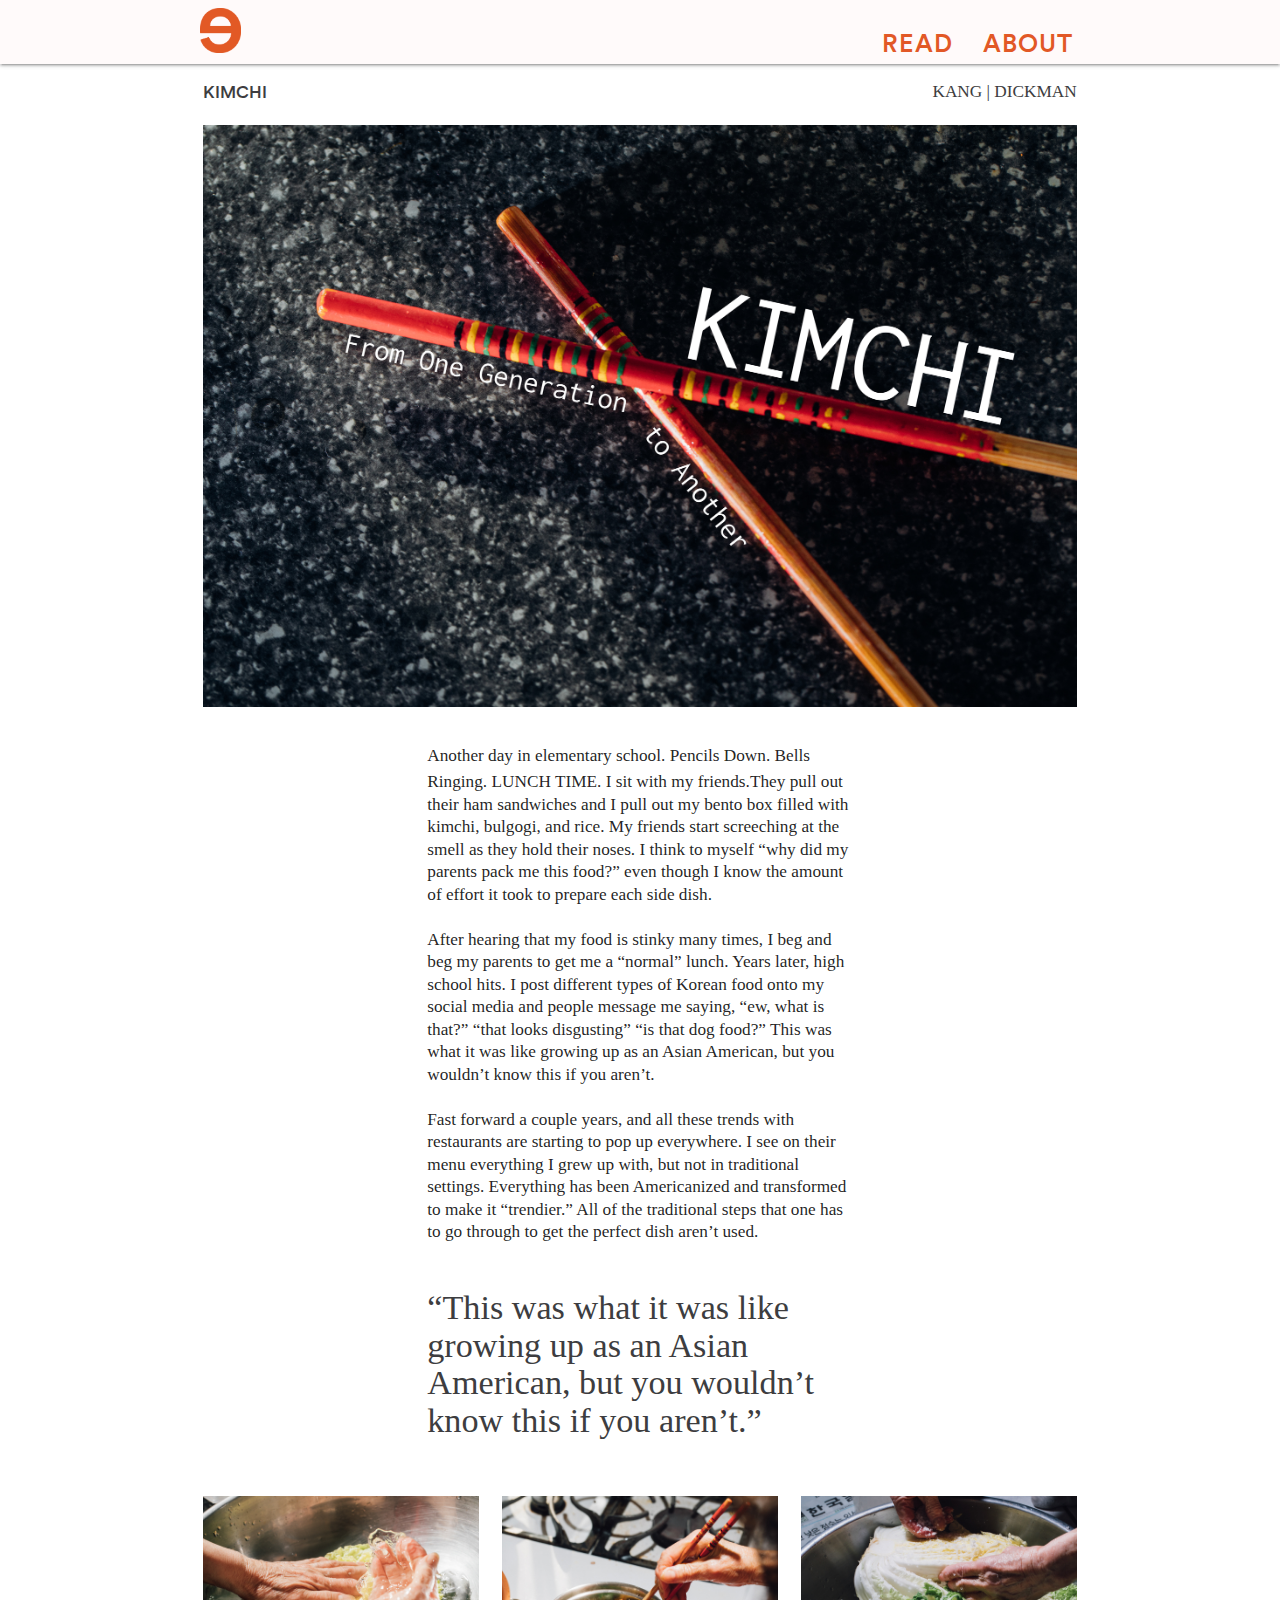
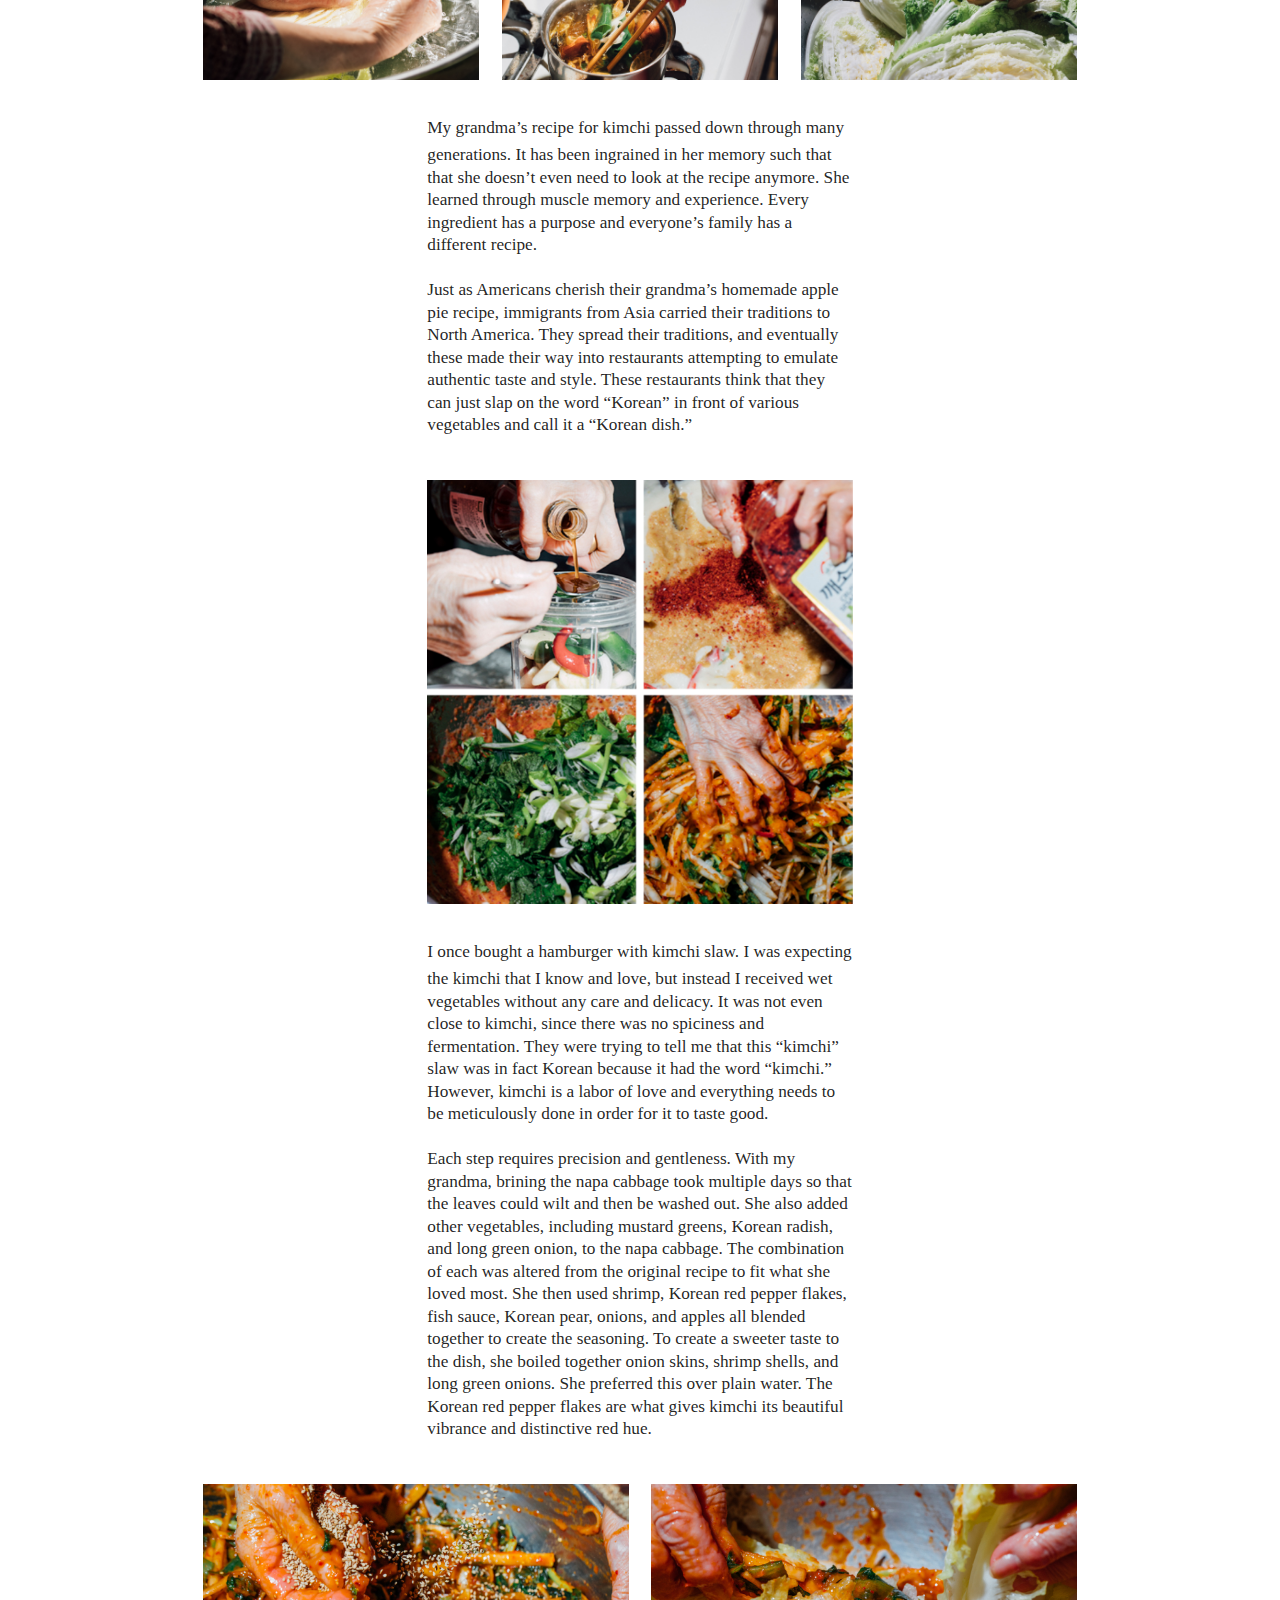
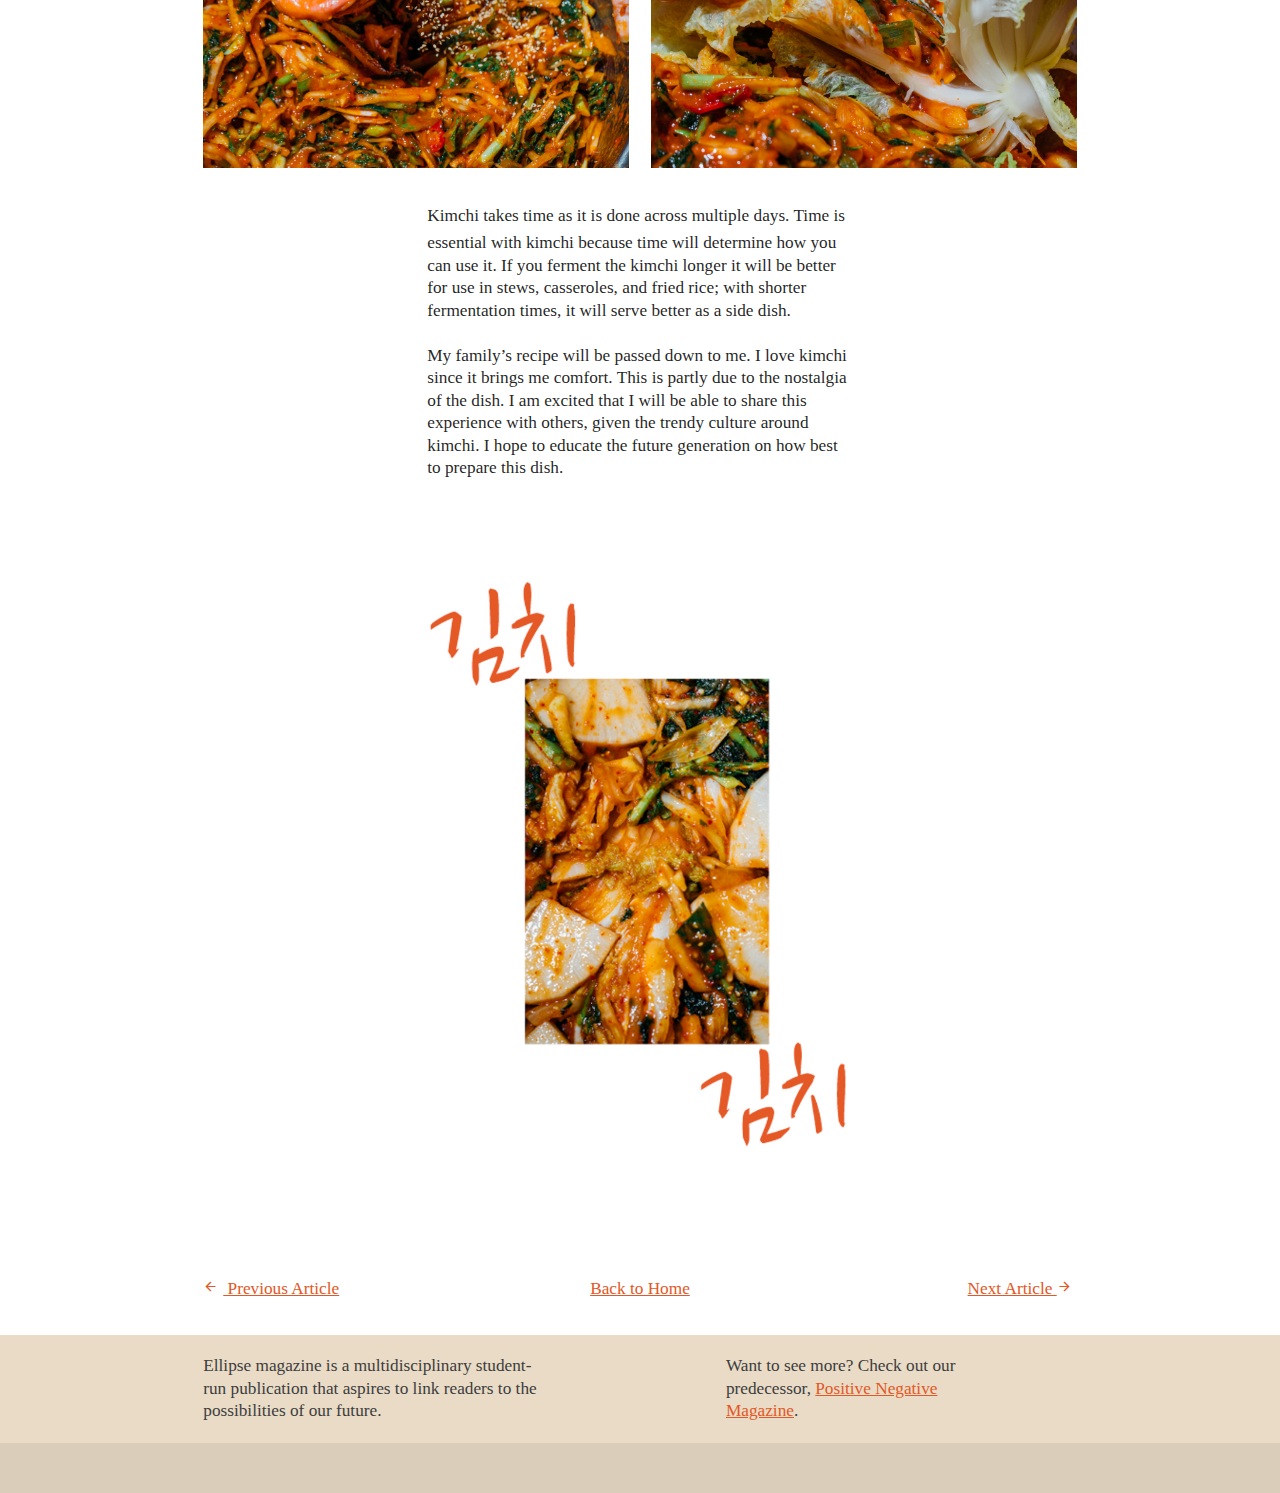
==== articles/kimchi.html @ a3b41c6f "Add files via upload" ====
<!DOCTYPE html>
<html lang="en">
<head>
  <meta http-equiv="Content-Type" content="text/html; charset=UTF-8"/>
  <meta name="viewport" content="width=device-width, initial-scale=1"/>
  <title>Ellipse Magazine - Kimchi</title>

  <!-- CSS  -->
  <link href="https://fonts.googleapis.com/icon?family=Material+Icons" rel="stylesheet">
  <link href="../css/materialize.css" type="text/css" rel="stylesheet" media="screen,projection"/>
  <link href="../css/style.css" type="text/css" rel="stylesheet" media="screen,projection"/>
</head>
<body>


  <!-- NAVBAR  -->   
  <nav class="white" role="navigation">
    <div class="nav-wrapper container">
      <a id="logo-container" href="#" class="brand-logo"><img src="../assets/front page/e logo.png" alt="e" style= "max-height: 45px"></a>
      
   
        
        <ul class="right hide-on-med-and-down">
        <li><a class="menu-graphic" href="#"><a class="orange-text" href="#!">READ</a></a></li>
          <li><a class="menu-graphic" href="#"><a class="orange-text" href="#!">ABOUT</a></a></li>
        
      </ul>

         
        
      <ul id="nav-mobile" class="sidenav">
        <li><a href="#">Navbar Link</a></li>
      </ul>
      <a href="#" data-target="nav-mobile" class="sidenav-trigger"><i class="material-icons">menu</i></a>
    </div>
  </nav>
    
<!-- END NAVBAR  -->     
   

 <!--   start of content   -->
 <div class="article-page-content">  
  <div class="container">
    <div class="section">
    
<!--   title   -->
       <div class="row">
        <div class="col s6 m6 l6">
            <div class="article-title">KIMCHI
            </div>   
        </div>
          
        
          
        <div class="col s6 m6 l6">
            <div class="right-align">
            <div class="article-authors" >KANG | DICKMAN
            </div>  </div> 
        </div>  
      </div> 
        

      
   <!--   row1   -->     
      <div class="row">
        <div class="col s12">
            
            <img class="responsive-img" src="../photos/kimchi/kimchititle.jpg" alt="Kimchi">
          </div>
      </div>
        
   
    <!--   row2   -->
      <div class="row">
          
           <div class="col s12 m1 l3"> 
        </div>
          
         <div class="col s12  m10 l6 "><span class="flow-text"></span>
          <h7>Another day in elementary school. Pencils Down. Bells Ringing. LUNCH TIME. I sit with my friends.They pull out their ham sandwiches and I pull out my bento box filled with kimchi, bulgogi, and rice. My friends start screeching at the smell as they hold their noses. I think to myself “why did my parents pack me this food?” even though I know the amount of effort it took to prepare each side dish.<br>
             <br>

                After hearing that my food is stinky many times, I beg and beg my parents to get me a “normal” lunch. Years later, high school hits. I post different types of
              Korean food onto my social media and people message
              me saying, “ew, what is that?” “that looks disgusting” “is that dog food?” This was what it was like growing up as an Asian American, but you wouldn’t know this if you aren’t.<br><br>
              
              Fast forward a couple years, and all these trends with restaurants are starting to pop up everywhere. I see on their menu everything I grew up with, but not in traditional settings. Everything has been Americanized and transformed to make it “trendier.” All of the traditional steps that one has to go through to get the perfect dish aren’t used.<br>
              
              
              </h7>
         
              <br>
             <div class="grey-text"> <h5>“This was what it was like growing up as an Asian American, but you wouldn’t know this if you aren’t.”</h5></div><br>
             
             
              </div>
          
          <div class="col s12 m2 l3"> 
        </div>
            
      </div>      
    
     <!--   row3   -->     
      <div class="row">
        <div class="col s12 m4 l4">
            <img class="responsive-img" src="../photos/kimchi/kimchi-2.jpg" alt="Kimchi">
          </div>
      
        <div class="col s12 m4 l4">
            <img class="responsive-img" src="../photos/kimchi/kimchi-3.jpg" alt="Kimchi">
          </div>
          
        <div class="col s12 m4 l4">
            <img class="responsive-img" src="../photos/kimchi/kimchi-4.jpg" alt="Kimchi">
          </div>  
        
        </div>    
         <!--   row3   -->
        
        <div class="row">
             <div class="col s12 m2 l3"> 
        </div>
            
         <div class="col s12  m8 l6 "><span class="flow-text"></span>
          <h7>My grandma’s recipe for kimchi passed down through many generations. It has been ingrained 
              in her memory such that that she doesn’t even need to look at the recipe anymore. She learned through muscle memory and experience. Every ingredient has a purpose and everyone’s family has a 
              different recipe.

                <br>
              <br>
              Just as Americans cherish their grandma’s homemade apple pie recipe, immigrants from Asia carried their
            traditions to North America. They spread their traditions, and eventually these made their way into restaurants attempting to emulate authentic taste and style. These restaurants think that they can just slap on the word “Korean” in front of various vegetables and call it a “Korean dish.”<br>
              <br>
             
              </h7>
             
              </div>      
        
        <div class="col s12  m4 l6 ">
            
            </div>
        
            </div>
        
          <!--   row4   -->
        
        <div class="row">
             
            <div class="col s12  m2 l3 ">
            </div>
           
         <div class="col s12  m8 l6 ">

             <img class="responsive-img" src="../photos/kimchi/kimchi-5.jpg" alt="Kimchi">
              </div>
        </div>      
        
        
              <!--   row5   -->  
        <div class="row">
             <div class="col s12 m2 l3"> 
        </div>
            
         <div class="col s12  m8 l6 "><span class="flow-text"></span>
          <h7>I once bought a hamburger with kimchi slaw. I was expecting the kimchi that I know and love, but instead I received wet vegetables without any care and delicacy. It was not even close to kimchi, since there was no spiciness and fermentation. They were trying to tell me that this “kimchi” slaw was in fact Korean because it had the word “kimchi.” However, kimchi is a labor of love and everything needs to be meticulously done in order for it to taste good.


              <br>
              <br>
              Each step requires precision and gentleness. With my grandma, brining the napa cabbage took multiple days so that the leaves could wilt and then be washed out. She also added  other vegetables, including mustard greens, Korean radish, and long green onion, to the napa cabbage. The combination of each was altered from the original recipe to fit what she loved most. She  then
              used shrimp, Korean red pepper flakes, fish sauce, Korean pear, onions, and apples all blended together to create the seasoning. To create a sweeter taste to the dish, she boiled together onion skins, shrimp shells, and long green onions. She preferred this over plain water. The Korean red pepper flakes are what gives kimchi its beautiful vibrance and distinctive red hue.
              <br>
             <br>
             </h7>
              </div>      
        
        <div class="col s12  m4 l6 ">
            
            </div>   
        </div>
        
        
        <!--   row7   -->     
      <div class="row">
        <div class="col s12 m6 l6">
            <img class="responsive-img" src="../photos/kimchi/kimchi%206.jpg" alt="Kimchi">
          </div>
      
        <div class="col s12 m6 l6">
            <img class="responsive-img" src="../photos/kimchi/kimchi-7.jpg" alt="Kimchi">
          </div>
        </div>    
        
        
     <!--   row8   -->  
        <div class="row">
             <div class="col s12 m2 l3"> 
        </div>
            
         <div class="col s12  m8 l6 "><span class="flow-text"></span>
          <h7>Kimchi takes time as it is done across multiple days. Time is essential with kimchi because time will determine how you can use it. If you ferment the kimchi longer it will be better for use in stews, casseroles, and fried rice;  with shorter fermentation times, it will serve better as a side dish.  <br>
              <br>
              My family’s recipe will be passed down to me. I love kimchi since it brings me comfort. This is partly due to the nostalgia of the dish. I am excited that I will be able to share this experience with others, given the trendy culture around kimchi. I  hope to educate the future generation on how best to prepare this dish.
           
             </h7>
              </div>      
        
        
        </div>  
        
        
        <!--   row9   -->
        
        <div class="row">
             
            <div class="col s12  m2 l3 ">
            </div>
           
         <div class="col s12  m8 l6 ">

             <img class="responsive-img" src="../photos/kimchi/kimchi-8.jpg" alt="Kimchi">
              </div>
        </div>      
        
        <!--   spacer   -->
      <div class="row">
          <div class="col s12 m12 l12"></div>
        
      </div>  
        
        
              </div>      
        
        
        
    </div>   
        
        
        
  </div>
    
    
    <!--   END of content   -->
    
    <!--   PAGE LINKS   -->
    <div class="container">
    <div class="section">
    
        <!--   title   -->
       <div class="row">
        <div class="col s12 m4 l4">
            <a class="orange-text" href="sevendigits.html"><h8><i class="material-icons">arrow_back</i> Previous Article</h8></a>   
        </div>
          
           <div class="col s12 m4 l4">
                <div class="center-align">
           <a class="orange-text" href="../index.html"><h8>Back to Home</h8></a> </div> 
        </div>
          
        <div class="col s12 m4 l4">
            <div class="right-align">
           <a class="orange-text" href="crossingpaths.html"><h8>Next Article <i class="material-icons"> arrow_forward</i></h8></a> </div> 
        </div>  
      </div> 
        </div> </div> 
    
    
    

<!--   start of FOOTER   -->
  <footer class="page-footer">
    <div class="container">
      <div class="row">
        
          <div class="col l5 s12">
        
          <h8 class="grey-text">Ellipse magazine is a multidisciplinary student-run publication that aspires to link readers to the possibilities of our future.</h8>


        </div>
        <div class="col l2 s12">
         
        </div>
        <div class="col l4 s12">
            <h8 class="grey-text">Want to see more? Check out our predecessor, <a class="orange-text" href="#!">Positive Negative Magazine</a>.</h8>
         
         
        </div>
      </div>
    </div>
    <div class="footer-copyright">
      <div class="container">
     
      </div>
    </div>
  </footer>

<!--   END of FOOTER   -->
    
  <!--  Scripts-->
  <script src="https://code.jquery.com/jquery-2.1.1.min.js"></script>
  <script src="js/materialize.js"></script>
  <script src="js/init.js"></script>

  </body>
</html>
---- css/style.css ----
/* Custom Stylesheet */
/**
 * Use this file to override Materialize files so you can update
 * the core Materialize files in the future
 *
 * Made By MaterializeCSS.com
 */

nav ul a,
nav .brand-logo {
  color: #444;
}

p {
  line-height: 2rem;
}

//.sidenav-trigger {
  color: #26a69a;
}

.parallax-container {
  min-height: 380px;
  line-height: 0;
  height: auto;
  color: rgba(255,255,255,.9);
}
  .parallax-container .section {
    width: 100%;
  }

@media only screen and (max-width : 992px) {
  .parallax-container .section {
    position: absolute;
    top: 40%;
  }
  #index-banner .section {
    top: 10%;
  }
}

@media only screen and (max-width : 600px) {
  #index-banner .section {
    top: 0;
  }
}

.icon-block {
  padding: 0 15px;
}
.icon-block .material-icons {
  font-size: inherit;
}

footer.page-footer {
  margin: 0;
}


@font-face {
    font-family: circularbold;
    src: url(lineto-circular-pro-bold.ttf);
}

@font-face {
    font-family: circularbook;
    src: url(lineto-circular-pro-book.ttf);
}

@font-face {
    font-family: circularbookit;
    src: url(lineto-circular-pro-bookitalic.ttf);
}

@font-face {
    font-family: circularmed;
    src: url(lineto-circular-pro-medium.ttf);
}

@font-face {
    font-family: circularmedit;
    src: url(lineto-circular-pro-mediumitalic.ttf);
}

@font-face {
    font-family: inconsolatabold;
    src: url(inconsolata-bold.ttf);
}

@font-face {
    font-family: inconsolatareg;
    src: url(inconsolata-regular.ttf);
}


h1 {
    font-family: circularbold;
  font-size: 4.2rem;
  line-height: 110%;
  margin: 2.8rem 0 1.68rem 0;
}

h2 {
    font-family: circularmed;
  font-size: 2.5rem;
  line-height: 110%;
  margin: 2.3733333333rem 0 1.424rem 0;
}

h3 {
     font-family: circularbook;
  font-size: 2.92rem;
  line-height: 110%;
  margin: 1.9466666667rem 0 1.168rem 0;
}

h4 {
    font-family: inconsolatabold;
  font-size: 3.5rem;
  line-height: 110%;
  margin: 1.52rem 0 0.912rem 0;
}

h5 {
    font-family: inconsolatareg;
  font-size: 2.28rem;
  line-height: 110%;
  margin: 1.52rem 0 0.912rem 0;
}

h6 {
   font-family: georgia;
  font-size: 1.64rem;
  line-height: 110%;
  margin: 1.0933333333rem 0 0.656rem 0;
}

h7 {
    font-family: georgia;
  font-size: 1.15rem;
  line-height: 110%;
  margin: 0.7666666667rem 0 0.46rem 0;
}

h8 {
    font-family: inconsolatareg;
  font-size: 1.15rem;
  line-height: 110%;
  margin: 0.7666666667rem 0 0.46rem 0;
}

h9 {
    font-family: inconsolatareg;
  font-size: 1.8rem;
  line-height: 110%;
  margin: 0.7666666667rem 0 0.46rem 0;
}

h10 {
    font-family: circularmed;
  font-size: 1.6rem;
  line-height: 110%;
  margin: 0.7666666667rem 0 0.46rem 0;
}
nav ul a:link {
  color: #e28563;
    font-family: circularmed;
    font-size: 1.64rem;
    letter-spacing: 1px;
  line-height: 110%;
  margin: 1.9466666667rem 0 1.168rem 0;
    text-decoration: none;
}

.green-text {
  color: #1a3d30 !important;
}

.orange-text {
  color: #e25826 !important;
}
.orange.lighten-1 {
  background-color: #e28563 !important;
}

.grey-text {
  color: #3d3d40 ;
}

.tan-text {
  color: #e9dbc5 ;
}

a:link{
    color: #e25826;
   text-decoration: underline; 
}

a:hover{
    color: #e28563 !important;
   text-decoration: underline; 
}


.green-background{
    background: #1a3d30 !important;
}

.orange-background{
    background: #e25826 !important;
}

.tan-background{
    background: #e9dbc5 !important;
}
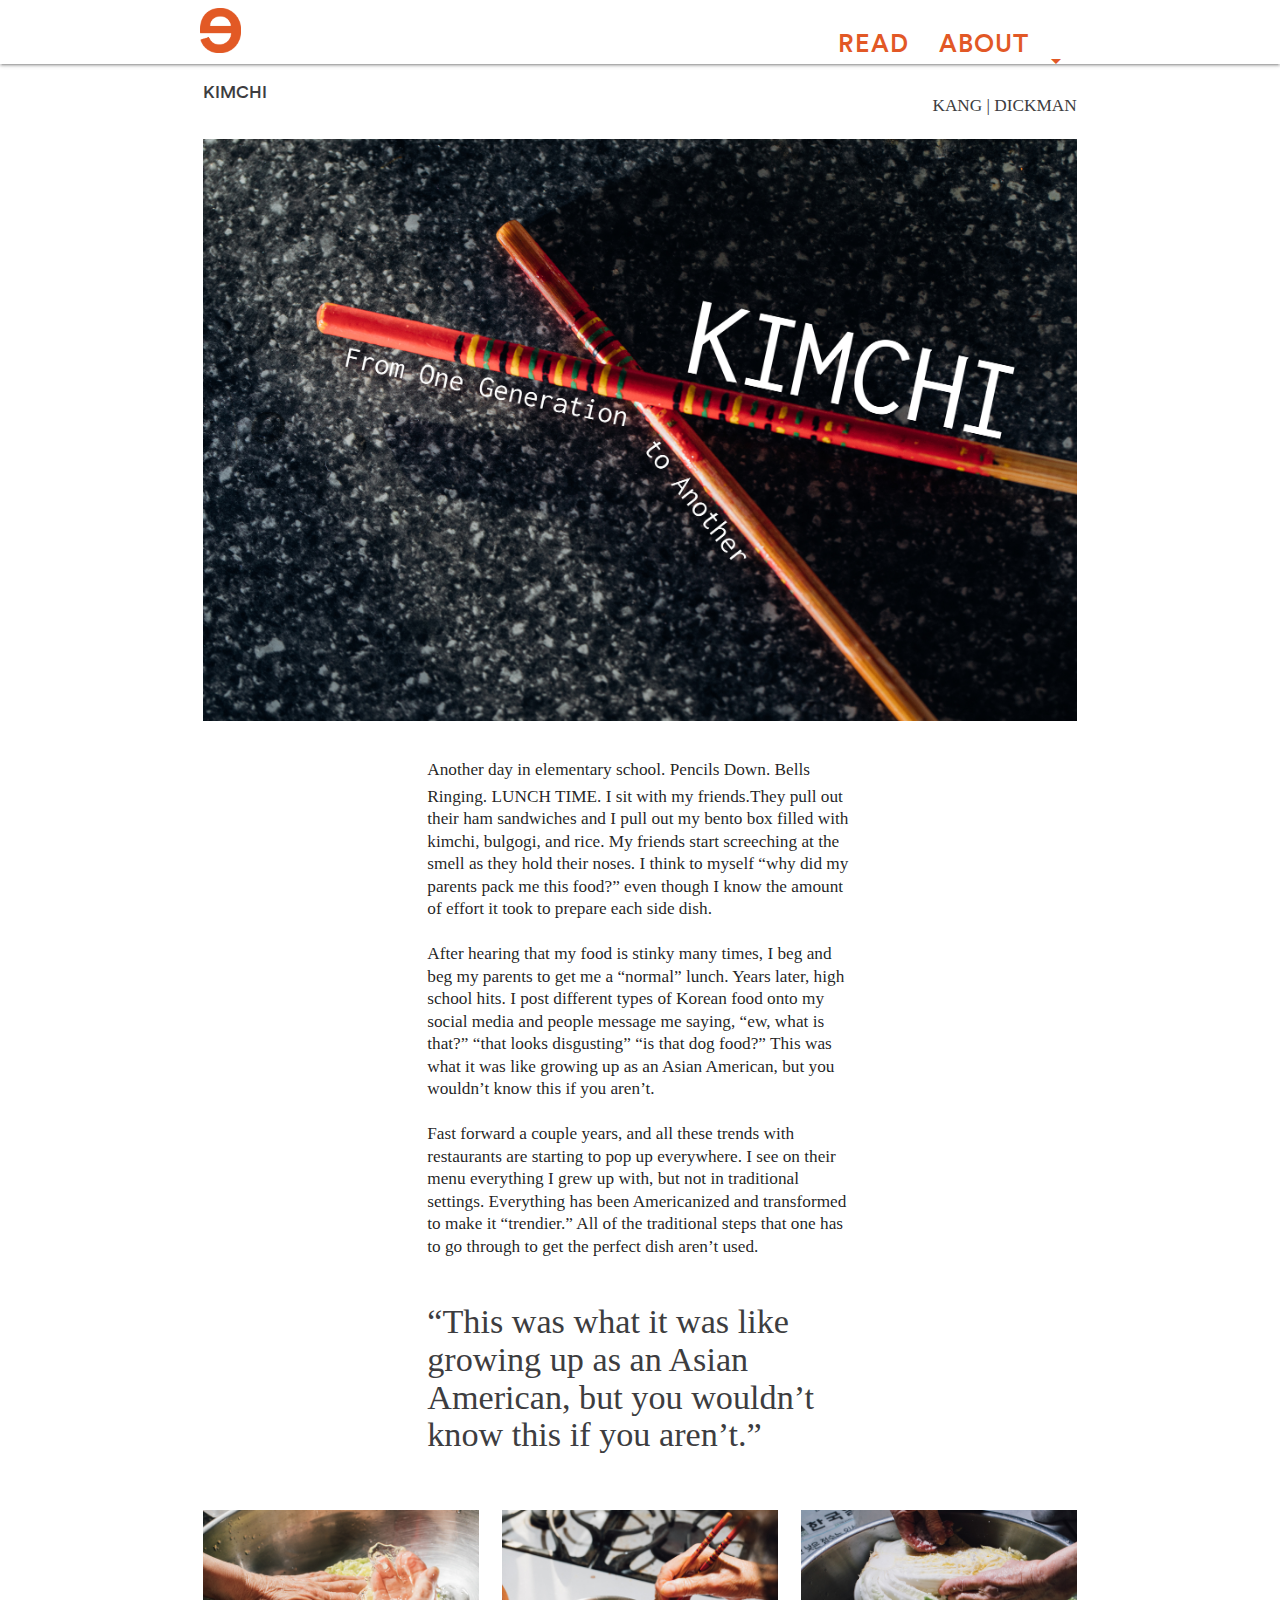
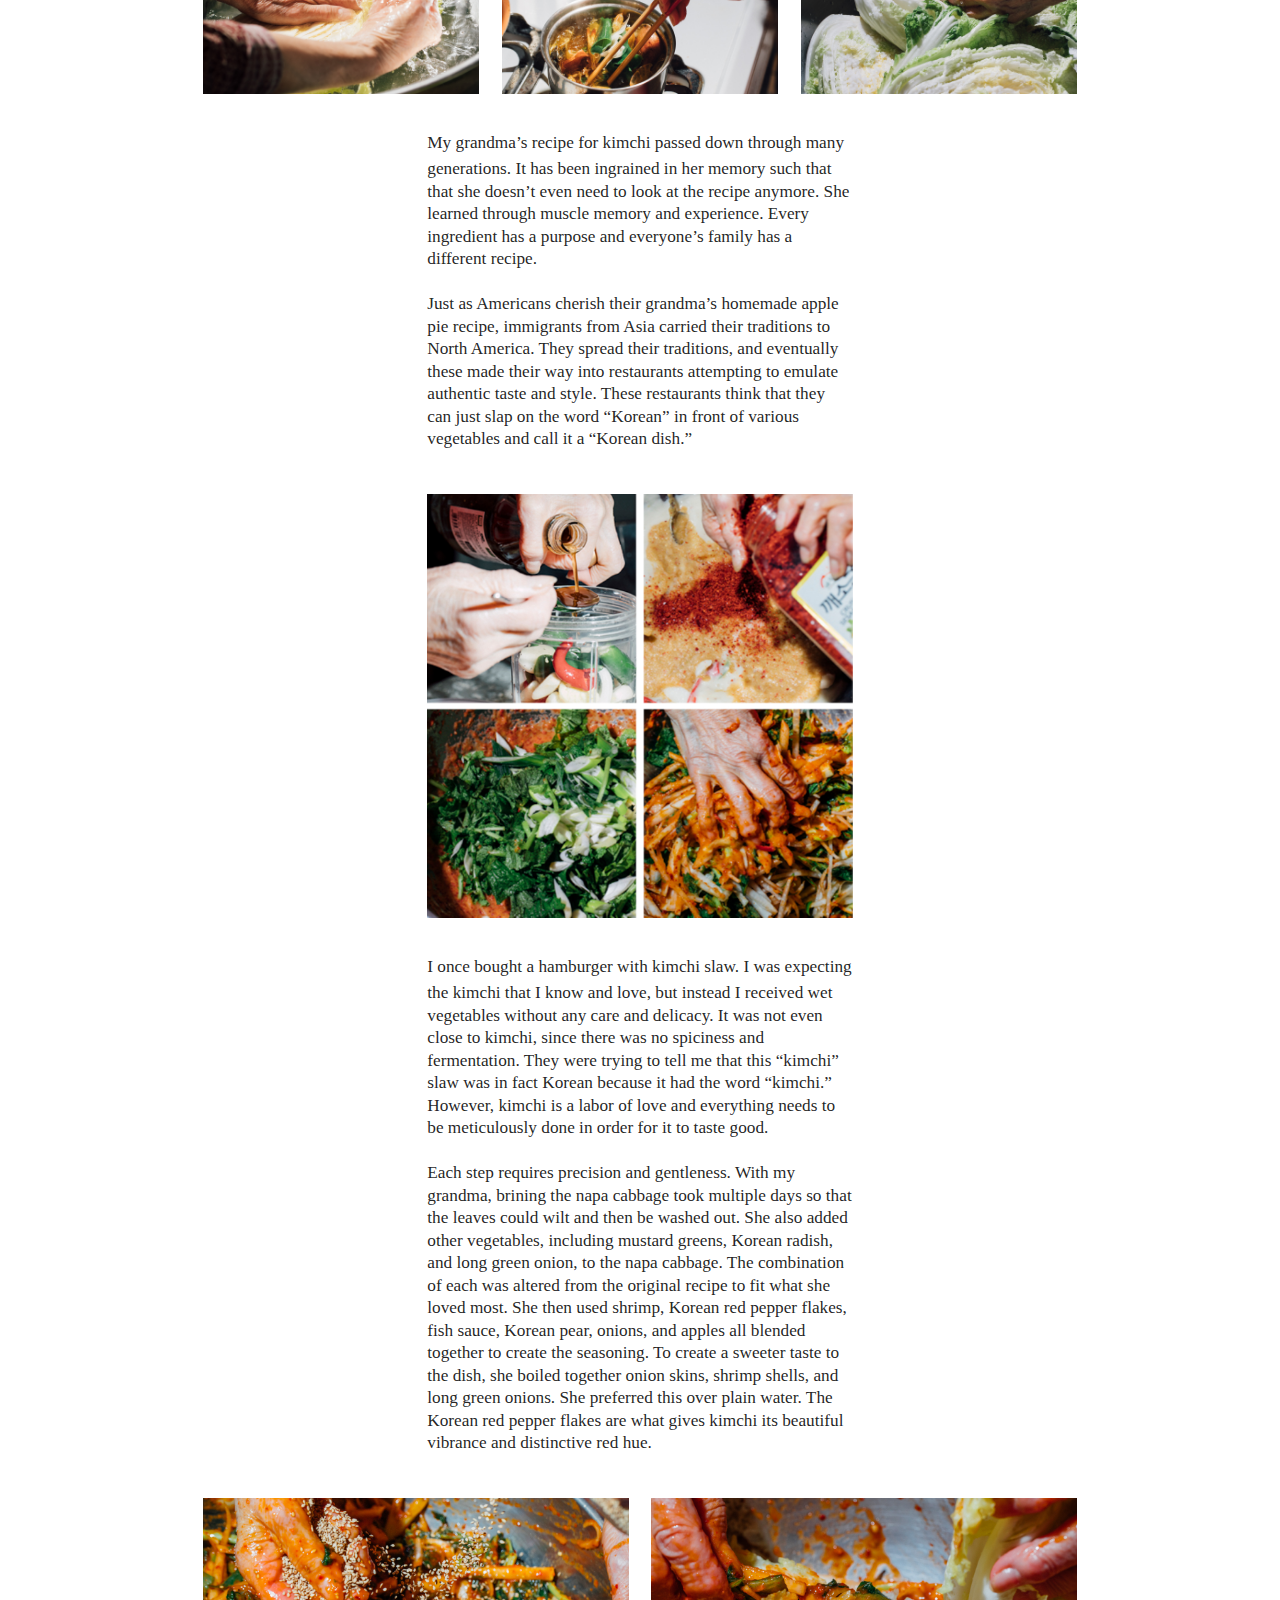
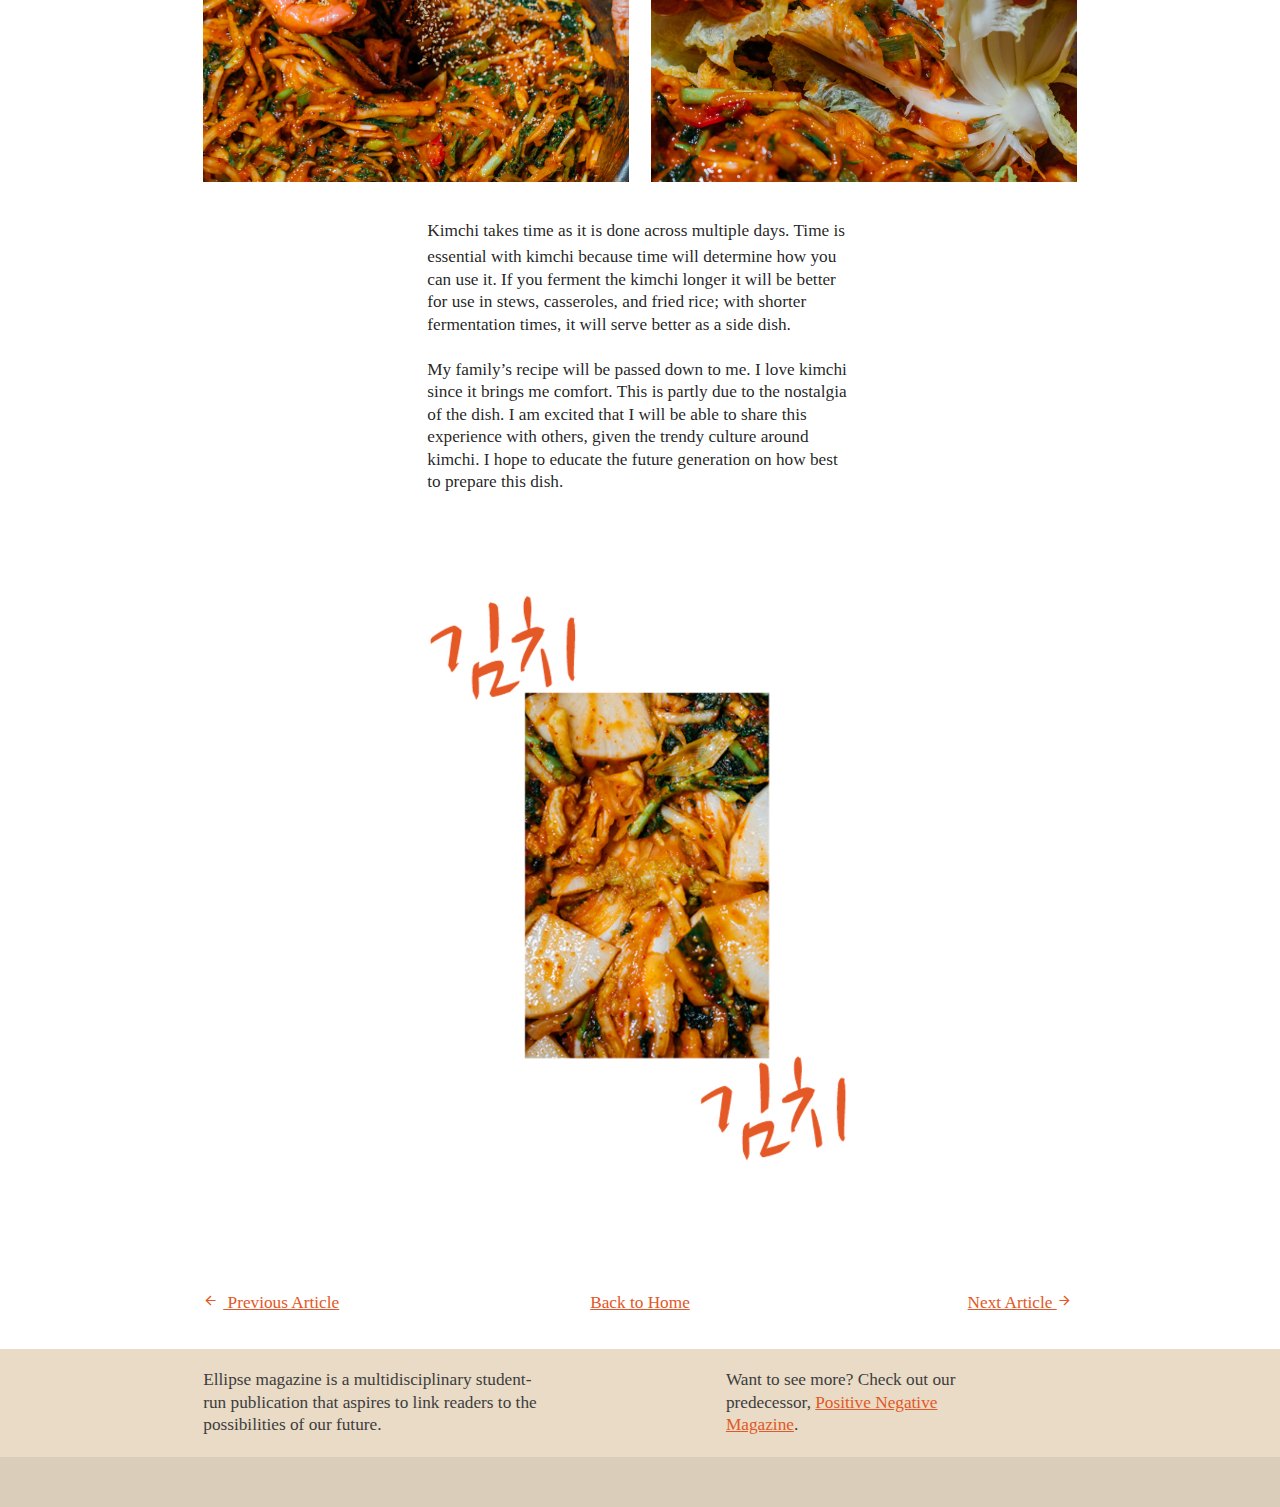
==== commit 88f208e2: "Fixed navbar" ====
--- a/articles/kimchi.html
+++ b/articles/kimchi.html
@@ -11,29 +11,43 @@
   <link href="../css/style.css" type="text/css" rel="stylesheet" media="screen,projection"/>
 </head>
 <body>
-
+    <script type="text/javascript" src="https://code.jquery.com/jquery-3.2.1.min.js"></script>
+    <script type="text/javascript" src="../js/materialize.js"></script>
+    <script>
+        $( document ).ready(function(){
+            $(".sidenav").sidenav();
+            $(".dropdown-trigger").dropdown();
+        })
+    </script>
 
   <!-- NAVBAR  -->   
-  <nav class="white" role="navigation">
-    <div class="nav-wrapper container">
-      <a id="logo-container" href="#" class="brand-logo"><img src="../assets/front page/e logo.png" alt="e" style= "max-height: 45px"></a>
-      
-   
-        
-        <ul class="right hide-on-med-and-down">
-        <li><a class="menu-graphic" href="#"><a class="orange-text" href="#!">READ</a></a></li>
-          <li><a class="menu-graphic" href="#"><a class="orange-text" href="#!">ABOUT</a></a></li>
-        
-      </ul>
-
-         
-        
-      <ul id="nav-mobile" class="sidenav">
-        <li><a href="#">Navbar Link</a></li>
-      </ul>
-      <a href="#" data-target="nav-mobile" class="sidenav-trigger"><i class="material-icons">menu</i></a>
-    </div>
-  </nav>
+    <ul id="dropdown1" class="dropdown-content">
+        <li><a href="#!" class="orange-text">Letter from the Creative Directors</a></li>
+        <li><a href="#!" class="orange-text">Meet the Staff</a></li>
+        <li><a href="#!" class="orange-text">Acknowledgements</a></li>
+        <li><a href="#!" class="orange-text">Citations</a></li>
+    </ul>
+    <nav role="navigation">
+        <div class="nav-wrapper container">
+            <a id="logo-container" href="#" class="brand-logo"><img src="../assets/front page/e logo.png" alt="e" style= "max-height: 45px"></a>
+
+            <ul class="right hide-on-med-and-down">
+                <li><a class="menu-graphic" href="#"><a class="orange-text" href="#!">READ</a></a></li>
+                <li><a class="dropdown-trigger orange-text" href="#!" data-target="dropdown1">ABOUT<i class="material-icons right">arrow_drop_down</i></a></li>
+            </ul>
+
+            <ul id="mobile-demo" class="sidenav">
+                <li><a href="#" class="orange-text">READ</a></li>
+                <li class="divider"></li>
+                <li><a href="#!" class="orange-text">Letter from the Creative Directors</a></li>
+                <li><a href="#!" class="orange-text">Meet the Staff</a></li>
+                <li><a href="#!" class="orange-text">Acknowledgements</a></li>
+                <li><a href="#!" class="orange-text">Citations</a></li>
+            </ul>
+            
+            <a href="#" data-target="mobile-demo" class="sidenav-trigger"><i class="material-icons">menu</i></a>
+        </div>
+    </nav>
     
 <!-- END NAVBAR  -->     
    
@@ -298,9 +312,11 @@
 <!--   END of FOOTER   -->
     
   <!--  Scripts-->
+<!--
   <script src="https://code.jquery.com/jquery-2.1.1.min.js"></script>
   <script src="js/materialize.js"></script>
   <script src="js/init.js"></script>
+-->
 
   </body>
 </html>
